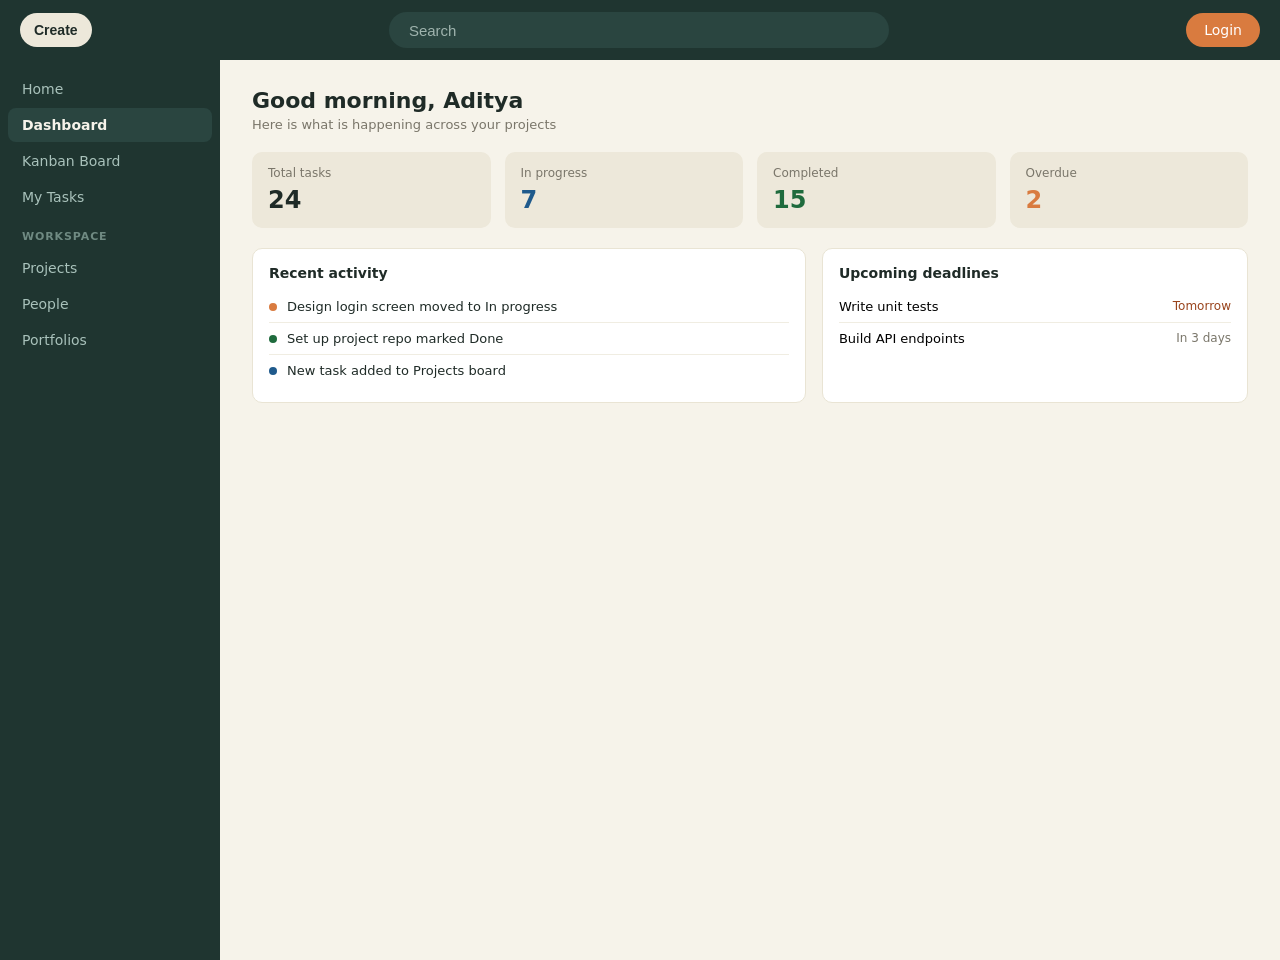
==== dashboard.html @ 4734b362 "notes" ====
<!doctype html>
<html lang="en">
<head>
  <meta charset="UTF-8" />
  <meta name="viewport" content="width=device-width, initial-scale=1.0" />
  <title>Dashboard</title>
  <link rel="stylesheet" href="style.css" />
</head>
<body>

  <header class="header">
    <div class="left-section">
      <button class="create-btn">Create</button>
    </div>
    <div class="search-box">
      <input type="search" placeholder="Search" />
    </div>
    <a href="login2.html" class="login-btn">Login</a>
  </header>

  <div class="main-container">
    <div class="left-dashboard">
      <aside>
        <nav class="sidebar-nav">
          <a href="home.html" class="nav-item">Home</a>
          <a href="dashboard.html" class="nav-item active">Dashboard</a>
          <a href="inbox.html" class="nav-item">Kanban Board</a>
          <a href="MyTask.html" class="nav-item">My Tasks</a>

          <div class="nav-section-label">WORKSPACE</div>

          <a href="projects.html" class="nav-item">Projects</a>
          <a href="people.html" class="nav-item">People</a>
          <a href="portfolios.html" class="nav-item">Portfolios</a>
        </nav>
      </aside>
    </div>

    <div class="right-content">

      <div class="page-head">
        <div>
          <h1>Good morning, Aditya</h1>
          <p class="subtitle">Here is what is happening across your projects</p>
        </div>
      </div>

      <div class="metrics-grid">
        <div class="metric-card">
          <div class="label">Total tasks</div>
          <div class="value">24</div>
        </div>
        <div class="metric-card">
          <div class="label">In progress</div>
          <div class="value accent-blue">7</div>
        </div>
        <div class="metric-card">
          <div class="label">Completed</div>
          <div class="value accent-green">15</div>
        </div>
        <div class="metric-card">
          <div class="label">Overdue</div>
          <div class="value accent-orange">2</div>
        </div>
      </div>

      <div class="dash-grid">

        <div class="panel">
          <h3>Recent activity</h3>
          <div class="activity-row">
            <span class="activity-dot dot-orange"></span>
            <span>Design login screen moved to In progress</span>
          </div>
          <div class="activity-row">
            <span class="activity-dot dot-green"></span>
            <span>Set up project repo marked Done</span>
          </div>
          <div class="activity-row">
            <span class="activity-dot dot-blue"></span>
            <span>New task added to Projects board</span>
          </div>
        </div>

        <div class="panel">
          <h3>Upcoming deadlines</h3>
          <div class="deadline-row">
            <span>Write unit tests</span>
            <span class="due">Tomorrow</span>
          </div>
          <div class="deadline-row">
            <span>Build API endpoints</span>
            <span class="due later">In 3 days</span>
          </div>
        </div>

      </div>

    </div>
  </div>

</body>
</html>
---- style.css ----
* {
    margin: 0;
    padding: 0;
    box-sizing: border-box;
}

body {
    font-family: 'Segoe UI', system-ui, sans-serif;
    background-color: #f6f3ea;
}

/* ======================================================
   HEADER
   ====================================================== */

.header {
    height: 60px;
    background-color: #1f3530;
    display: flex;
    align-items: center;
    padding: 0px 20px;
    gap: 16px;
}

.brand {
    color: #f6f3ea;
    font-size: 15px;
    font-weight: 700;
    letter-spacing: -0.01em;
}

.left-section {
    display: flex;
    align-items: center;
    gap: 12px;
}

.create-btn {
    display: flex;
    align-items: center;
    gap: 6px;
    background-color: #ede8da;
    color: #1f2b27;
    border: none;
    border-radius: 20px;
    padding: 6px 14px;
    font-size: 14px;
    font-weight: bold;
    cursor: pointer;
    height: 34px;
}

.search-box {
    flex: 1;
    display: flex;
    justify-content: center;
}

.search-box input {
    width: 500px;
    height: 36px;
    border-radius: 20px;
    background-color: #2a4540;
    color: #f6f3ea;
    border: none;
    padding: 0px 20px;
    font-size: 15px;
    outline: none;
}

.search-box input::placeholder {
    color: #9fb3ad;
}

.login-btn {
    background-color: #d97b3f;
    color: white;
    border: none;
    border-radius: 20px;
    padding: 6px 18px;
    font-size: 14px;
    cursor: pointer;
    height: 34px;
    text-decoration: none;
    display: inline-flex;
    align-items: center;
}

.login-btn:hover {
    background-color: #c4682f;
}

/* ======================================================
   MAIN LAYOUT (sidebar + content)
   ====================================================== */

.main-container {
    display: flex;
}

.left-dashboard aside {
    width: 220px;
    background-color: #1f3530;
    padding: 12px 8px;
    height: 100%;
    min-height: 100vh;
}

.sidebar-nav {
    display: flex;
    flex-direction: column;
    gap: 2px;
}

.nav-item {
    display: flex;
    align-items: center;
    gap: 10px;
    color: #a9c2bb;
    font-size: 14px;
    padding: 9px 14px;
    border-radius: 8px;
    cursor: pointer;
    text-decoration: none;
    transition: background 0.2s;
}

.nav-item:hover {
    background-color: #2a4540;
    color: #f6f3ea;
}

.nav-item.active {
    background-color: #2a4540;
    color: #f6f3ea;
    font-weight: 600;
}

.nav-section-label {
    color: #6f8a82;
    font-size: 11px;
    font-weight: 600;
    letter-spacing: 0.08em;
    padding: 14px 14px 6px;
    text-transform: uppercase;
}

.right-content {
    flex: 1;
    background-color: #f6f3ea;
    min-height: 100vh;
    padding: 28px 32px;
}

.page-head {
    display: flex;
    justify-content: space-between;
    align-items: flex-start;
    margin-bottom: 20px;
}

.page-head h1 {
    font-size: 22px;
    font-weight: 700;
    color: #1f2b27;
}

.page-head .subtitle {
    margin-top: 4px;
    font-size: 13px;
    color: #7a766a;
}

.primary-btn {
    background-color: #d97b3f;
    color: white;
    border: none;
    border-radius: 16px;
    padding: 8px 16px;
    font-size: 13px;
    font-weight: 600;
    cursor: pointer;
    text-decoration: none;
}

.primary-btn:hover {
    background-color: #c4682f;
}

.secondary-btn {
    background-color: #ede8da;
    color: #1f2b27;
    border: none;
    border-radius: 16px;
    padding: 8px 16px;
    font-size: 13px;
    cursor: pointer;
}

/* ======================================================
   STATUS BADGES (shared across Kanban, My Tasks, Portfolios)
   ====================================================== */

.badge {
    font-size: 11px;
    font-weight: 600;
    padding: 4px 10px;
    border-radius: 20px;
    display: inline-block;
}

.badge-todo     { background-color: #fbe3da; color: #99441d; }
.badge-progress { background-color: #dde9f5; color: #1f5a8c; }
.badge-done     { background-color: #dcefe2; color: #1f6b3d; }
.badge-risk     { background-color: #fbe3da; color: #99441d; }

/* ======================================================
   DASHBOARD PAGE
   ====================================================== */

.metrics-grid {
    display: grid;
    grid-template-columns: repeat(4, 1fr);
    gap: 14px;
    margin-bottom: 20px;
}

.metric-card {
    background-color: #ede8da;
    border-radius: 10px;
    padding: 14px 16px;
}

.metric-card .label {
    font-size: 12px;
    color: #7a766a;
}

.metric-card .value {
    font-size: 24px;
    font-weight: 700;
    color: #1f2b27;
    margin-top: 6px;
}

.value.accent-orange { color: #d97b3f; }
.value.accent-blue   { color: #1f5a8c; }
.value.accent-green  { color: #1f6b3d; }

.dash-grid {
    display: grid;
    grid-template-columns: 1.3fr 1fr;
    gap: 16px;
}

.panel {
    background-color: #ffffff;
    border-radius: 10px;
    border: 1px solid #e9e4d4;
    padding: 16px;
}

.panel h3 {
    font-size: 14px;
    font-weight: 600;
    color: #1f2b27;
    margin-bottom: 10px;
}

.activity-row {
    display: flex;
    align-items: center;
    gap: 10px;
    padding: 8px 0;
    border-bottom: 1px solid #f0ede2;
    font-size: 13px;
    color: #1f2b27;
}

.activity-row:last-child {
    border-bottom: none;
}

.activity-dot {
    width: 8px;
    height: 8px;
    border-radius: 50%;
    flex-shrink: 0;
}

.dot-orange { background-color: #d97b3f; }
.dot-blue   { background-color: #1f5a8c; }
.dot-green  { background-color: #1f6b3d; }

.deadline-row {
    display: flex;
    justify-content: space-between;
    padding: 8px 0;
    border-bottom: 1px solid #f0ede2;
    font-size: 13px;
}

.deadline-row:last-child {
    border-bottom: none;
}

.deadline-row .due {
    color: #99441d;
    font-size: 12px;
}

.deadline-row .due.later {
    color: #7a766a;
}

/* ======================================================
   KANBAN BOARD PAGE
   ====================================================== */

.board {
    display: flex;
    gap: 18px;
    align-items: flex-start;
    overflow-x: auto;
}

.column {
    background-color: #ede8da;
    border-radius: 10px;
    width: 290px;
    min-width: 290px;
    padding: 14px;
}

.column-head {
    display: flex;
    align-items: center;
    gap: 8px;
    padding: 4px 6px 14px;
}

.column-head h2 {
    font-size: 14px;
    font-weight: 600;
    color: #1f2b27;
    flex: 1;
}

.dot {
    width: 9px;
    height: 9px;
    border-radius: 50%;
    flex-shrink: 0;
}

.dot-todo     { background-color: #d97b3f; }
.dot-progress { background-color: #1f5a8c; }
.dot-done     { background-color: #1f6b3d; }

.count {
    background-color: #d9d2bd;
    color: #1f2b27;
    font-size: 12px;
    font-weight: 600;
    padding: 2px 9px;
    border-radius: 20px;
}

.cards {
    display: flex;
    flex-direction: column;
    gap: 10px;
}

.card {
    background-color: #ffffff;
    border-radius: 8px;
    padding: 12px 14px;
    box-shadow: 0px 1px 2px rgba(0, 0, 0, 0.1);
    border-left: 3px solid #d97b3f;
    transition: box-shadow 0.15s ease, transform 0.15s ease;
}

.card:hover {
    box-shadow: 0px 4px 10px rgba(0, 0, 0, 0.13);
    transform: translateY(-1px);
}

.card p {
    font-size: 14px;
    line-height: 1.4;
    color: #1f2b27;
}

.column:nth-child(2) .card { border-left-color: #1f5a8c; }
.column:nth-child(3) .card { border-left-color: #1f6b3d; }

/* ======================================================
   MY TASKS PAGE (table)
   ====================================================== */

.task-table {
    background-color: #ffffff;
    border-radius: 10px;
    border: 1px solid #e9e4d4;
    overflow: hidden;
}

.task-table .table-head {
    display: grid;
    grid-template-columns: 2fr 1fr 1fr 0.8fr;
    padding: 10px 16px;
    background-color: #f6f3ea;
    font-size: 12px;
    color: #7a766a;
    font-weight: 600;
}

.task-table .table-row {
    display: grid;
    grid-template-columns: 2fr 1fr 1fr 0.8fr;
    padding: 12px 16px;
    border-top: 1px solid #f0ede2;
    align-items: center;
    font-size: 13px;
}

.task-table .task-name { color: #1f2b27; }
.task-table .task-meta { color: #7a766a; }

/* ======================================================
   PROJECTS PAGE
   ====================================================== */

.projects-grid {
    display: grid;
    grid-template-columns: repeat(3, 1fr);
    gap: 16px;
}

.project-card {
    background-color: #ffffff;
    border-radius: 10px;
    border: 1px solid #e9e4d4;
    padding: 16px;
}

.project-card .project-title {
    display: flex;
    align-items: center;
    gap: 8px;
    margin-bottom: 8px;
}

.project-card .project-title h3 {
    font-size: 14px;
    font-weight: 600;
    color: #1f2b27;
}

.project-card .project-meta {
    font-size: 12px;
    color: #7a766a;
    margin-bottom: 10px;
}

.progress-bar {
    background-color: #f0ede2;
    border-radius: 6px;
    height: 6px;
    margin-bottom: 12px;
    overflow: hidden;
}

.progress-bar .fill {
    height: 6px;
    border-radius: 6px;
}

.avatar-group {
    display: flex;
}

.avatar {
    width: 26px;
    height: 26px;
    border-radius: 50%;
    border: 2px solid #ffffff;
    margin-left: -6px;
    display: flex;
    align-items: center;
    justify-content: center;
    font-size: 10px;
    font-weight: 700;
}

.avatar:first-child {
    margin-left: 0;
}

.avatar-teal   { background-color: #9fe1cb; color: #04342c; }
.avatar-blue   { background-color: #85b7eb; color: #042c53; }
.avatar-coral  { background-color: #f0997b; color: #4a1b0c; }
.avatar-purple { background-color: #afa9ec; color: #26215c; }

/* ======================================================
   PEOPLE PAGE
   ====================================================== */

.people-grid {
    display: grid;
    grid-template-columns: repeat(4, 1fr);
    gap: 16px;
}

.person-card {
    background-color: #ffffff;
    border-radius: 10px;
    border: 1px solid #e9e4d4;
    padding: 18px;
    text-align: center;
}

.person-card .avatar {
    width: 44px;
    height: 44px;
    font-size: 14px;
    margin: 0 auto 10px;
    border: none;
}

.person-card .name {
    font-size: 13px;
    font-weight: 600;
    color: #1f2b27;
}

.person-card .role {
    font-size: 11px;
    color: #7a766a;
    margin-top: 3px;
}

/* ======================================================
   PORTFOLIOS PAGE
   ====================================================== */

.portfolio-table {
    background-color: #ffffff;
    border-radius: 10px;
    border: 1px solid #e9e4d4;
    overflow: hidden;
}

.portfolio-table .table-head {
    display: grid;
    grid-template-columns: 1.6fr 1fr 1fr 0.9fr;
    padding: 10px 16px;
    background-color: #f6f3ea;
    font-size: 12px;
    color: #7a766a;
    font-weight: 600;
}

.portfolio-table .table-row {
    display: grid;
    grid-template-columns: 1.6fr 1fr 1fr 0.9fr;
    padding: 12px 16px;
    border-top: 1px solid #f0ede2;
    align-items: center;
    font-size: 13px;
}

.mini-progress {
    display: flex;
    align-items: center;
    gap: 8px;
}

.mini-progress .bar {
    background-color: #f0ede2;
    border-radius: 6px;
    height: 6px;
    width: 70px;
    overflow: hidden;
}

.mini-progress .bar .fill {
    height: 6px;
    background-color: #d97b3f;
}

.mini-progress .pct {
    font-size: 11px;
    color: #7a766a;
}

/* ======================================================
   HOME / LANDING PAGE
   ====================================================== */

.landing-header {
    height: 60px;
    background-color: #1f3530;
    display: flex;
    align-items: center;
    justify-content: space-between;
    padding: 0px 32px;
}

.hero {
    text-align: center;
    padding: 64px 24px 40px;
}

.hero h1 {
    font-size: 32px;
    font-weight: 700;
    color: #1f2b27;
    max-width: 600px;
    margin: 0 auto 14px;
    line-height: 1.3;
}

.hero p {
    font-size: 15px;
    color: #7a766a;
    max-width: 460px;
    margin: 0 auto 24px;
    line-height: 1.6;
}

.hero-buttons {
    display: flex;
    justify-content: center;
    gap: 12px;
}

.outline-btn {
    background-color: #ede8da;
    color: #1f2b27;
    border: none;
    border-radius: 18px;
    padding: 10px 22px;
    font-size: 14px;
    cursor: pointer;
    text-decoration: none;
}

.hero-buttons .primary-btn {
    border-radius: 18px;
    padding: 10px 22px;
    font-size: 14px;
}

.features {
    display: grid;
    grid-template-columns: repeat(3, 1fr);
    gap: 18px;
    padding: 0px 60px 60px;
    max-width: 1000px;
    margin: 0 auto;
}

.feature-card {
    background-color: #ffffff;
    border-radius: 10px;
    border: 1px solid #e9e4d4;
    padding: 20px;
}

.feature-icon {
    width: 36px;
    height: 36px;
    border-radius: 9px;
    display: flex;
    align-items: center;
    justify-content: center;
    font-size: 16px;
    margin-bottom: 12px;
}

.feature-card h3 {
    font-size: 15px;
    font-weight: 600;
    color: #1f2b27;
    margin-bottom: 6px;
}

.feature-card p {
    font-size: 12px;
    color: #7a766a;
    line-height: 1.6;
}

/* ======================================================
   RESPONSIVE
   ====================================================== */

@media (max-width: 900px) {
    .metrics-grid,
    .projects-grid,
    .people-grid,
    .features {
        grid-template-columns: repeat(2, 1fr);
    }
    .dash-grid {
        grid-template-columns: 1fr;
    }
}

@media (max-width: 720px) {
    .board {
        flex-direction: column;
    }
    .column {
        width: 100%;
        min-width: 0;
    }
    .right-content {
        padding: 20px 16px;
    }
}
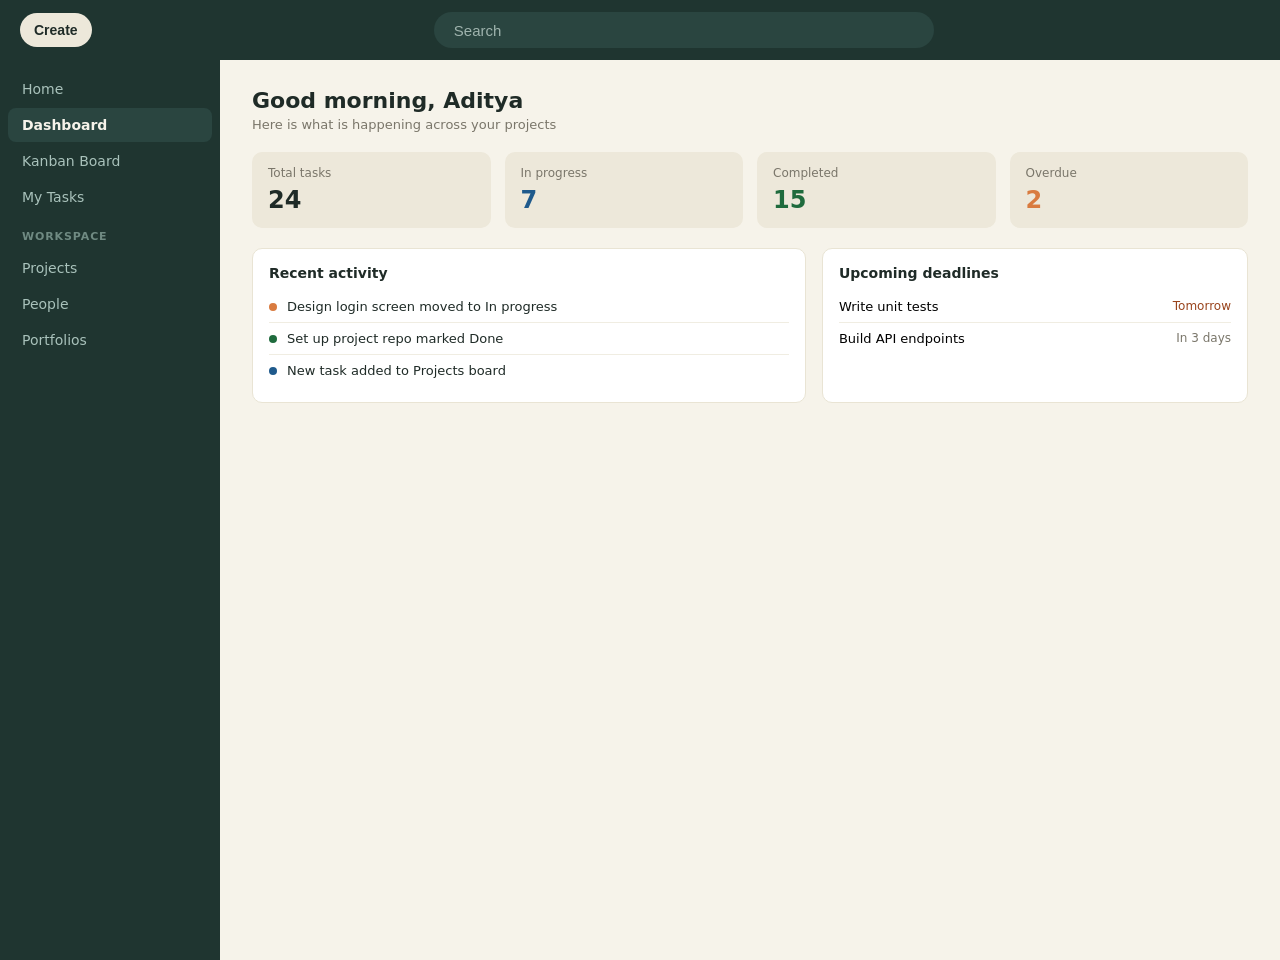
==== commit cfc60357: "notes" ====
--- a/dashboard.html
+++ b/dashboard.html
@@ -5,9 +5,8 @@
   <meta name="viewport" content="width=device-width, initial-scale=1.0" />
   <title>Dashboard</title>
   <link rel="stylesheet" href="style.css" />
+  <link rel="stylesheet" href="modal.css">
 </head>
-<body>
-
   <header class="header">
     <div class="left-section">
       <button class="create-btn">Create</button>
@@ -15,7 +14,6 @@
     <div class="search-box">
       <input type="search" placeholder="Search" />
     </div>
-    <a href="login2.html" class="login-btn">Login</a>
   </header>
 
   <div class="main-container">
@@ -99,5 +97,32 @@
     </div>
   </div>
 
+<!-- Modal -->
+    <div id="taskModal">
+      <div class="modal-box">
+        <h2>Add Task</h2>
+
+        <label class="modal-label">Task Name</label>
+        <input type="text" id="taskName" placeholder="Enter task name" class="modal-input">
+
+        <label class="modal-label">Due Date</label>
+        <input type="date" id="taskDate" class="modal-input">
+
+        <label class="modal-label">Status</label>
+        <select id="taskStatus" class="modal-input">
+          <option>To Do</option>
+          <option>In Progress</option>
+          <option>Done</option>
+        </select>
+
+        <div class="modal-btn-group">
+          <button id="saveBtn" class="btn-save">Save Task</button>
+          <button id="closeBtn" class="btn-cancel">Cancel</button>
+        </div>
+      </div>
+    </div>
+
+    <script src="modal.js"></script>
+
 </body>
 </html>
--- a/modal.css
+++ b/modal.css
@@ -0,0 +1,74 @@
+#taskModal {
+  display: none;
+  position: fixed;
+  top: 0;
+  left: 0;
+  width: 100%;
+  height: 100%;
+  background: rgba(0,0,0,0.5);
+  z-index: 1000;
+}
+
+.modal-box {
+  background: #fff;
+  width: 400px;
+  border-radius: 12px;
+  padding: 2rem;
+  position: absolute;
+  top: 50%;
+  left: 50%;
+  transform: translate(-50%, -50%);
+}
+
+.modal-box h2 {
+  margin-bottom: 1.5rem;
+  color: #1a2e24;
+}
+
+.modal-label {
+  display: block;
+  font-size: 13px;
+  font-weight: 600;
+  color: #2c4438;
+  margin-bottom: 6px;
+}
+
+.modal-input {
+  width: 100%;
+  padding: 10px 14px;
+  border: 1.5px solid #dddbd2;
+  border-radius: 8px;
+  font-size: 14px;
+  outline: none;
+  margin-bottom: 1rem;
+}
+
+.modal-btn-group {
+  display: flex;
+  gap: 10px;
+  margin-top: 1.5rem;
+}
+
+.btn-save {
+  flex: 1;
+  padding: 12px;
+  background: #c96a2a;
+  color: #fff;
+  border: none;
+  border-radius: 8px;
+  font-size: 15px;
+  font-weight: 600;
+  cursor: pointer;
+}
+
+.btn-cancel {
+  flex: 1;
+  padding: 12px;
+  background: #eae8e0;
+  color: #1a2e24;
+  border: none;
+  border-radius: 8px;
+  font-size: 15px;
+  font-weight: 600;
+  cursor: pointer;
+}
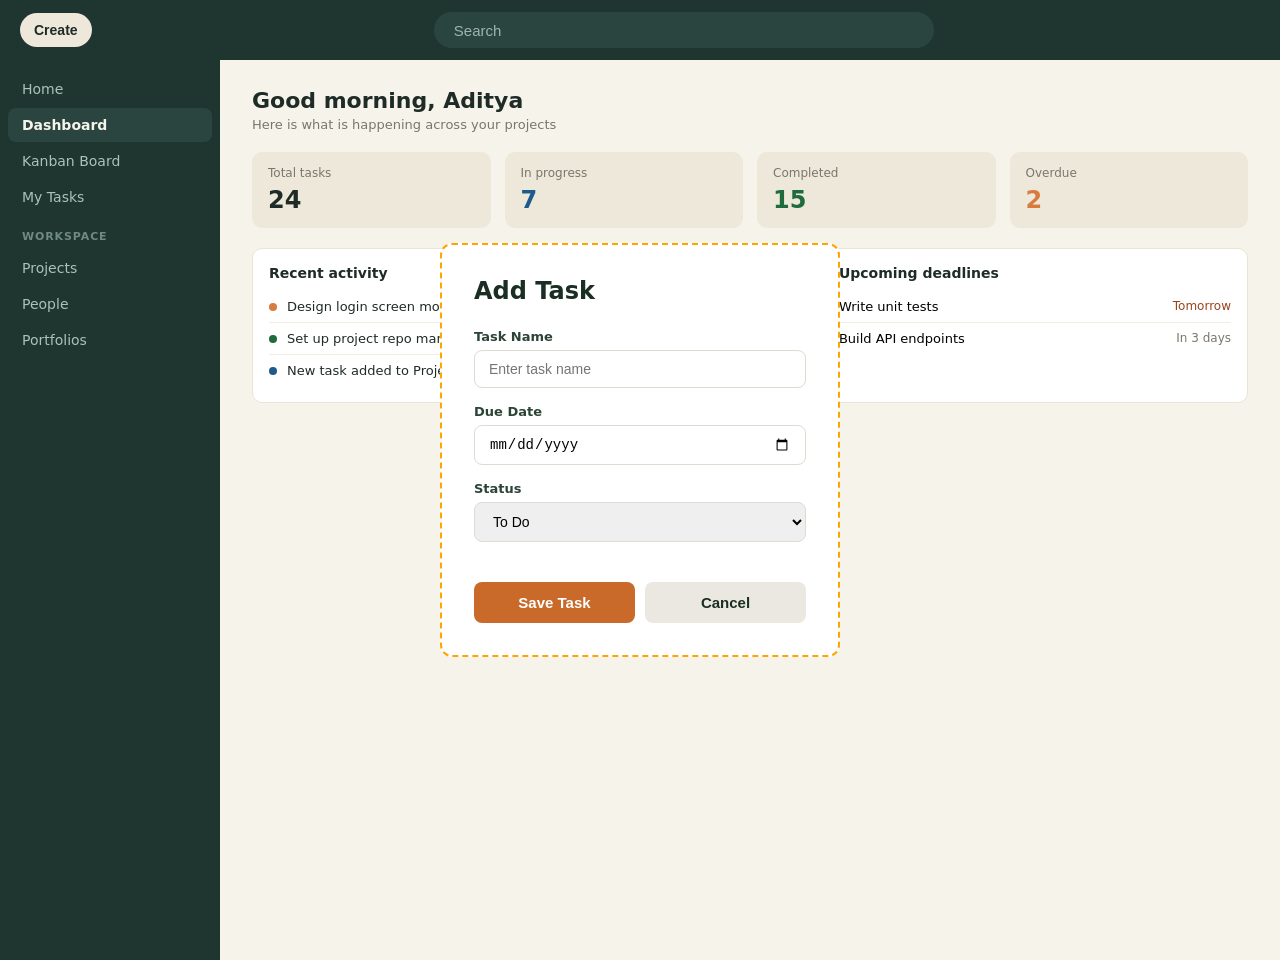
==== commit 55785400: "notes" ====
--- a/dashboard.html
+++ b/dashboard.html
@@ -97,7 +97,7 @@
     </div>
   </div>
 
-<!-- Modal -->
+
     <div id="taskModal">
       <div class="modal-box">
         <h2>Add Task</h2>
--- a/modal.css
+++ b/modal.css
@@ -1,4 +1,4 @@
-#taskModal {
+/* #taskModal {
   display: none;
   position: fixed;
   top: 0;
@@ -7,9 +7,10 @@
   height: 100%;
   background: rgba(0,0,0,0.5);
   z-index: 1000;
-}
+} */
 
 .modal-box {
+  border: 2px dashed orange;
   background: #fff;
   width: 400px;
   border-radius: 12px;
